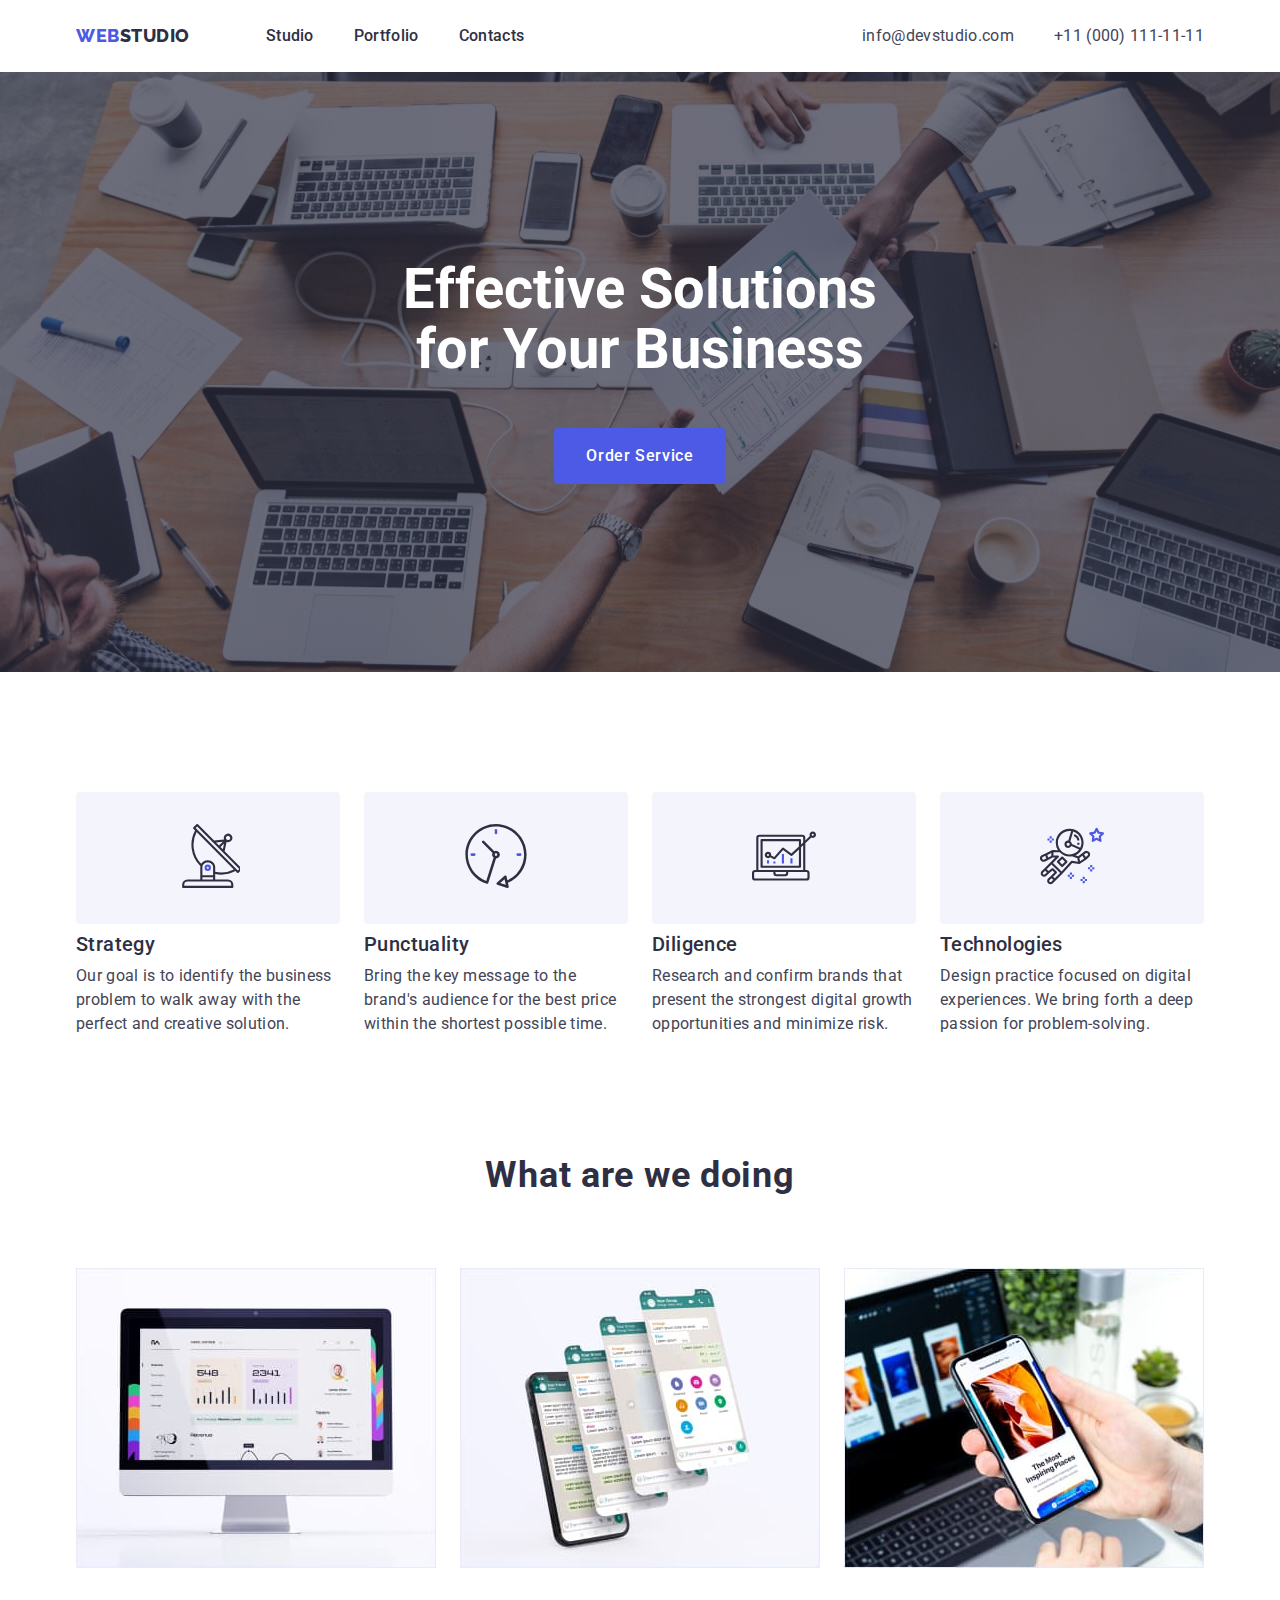
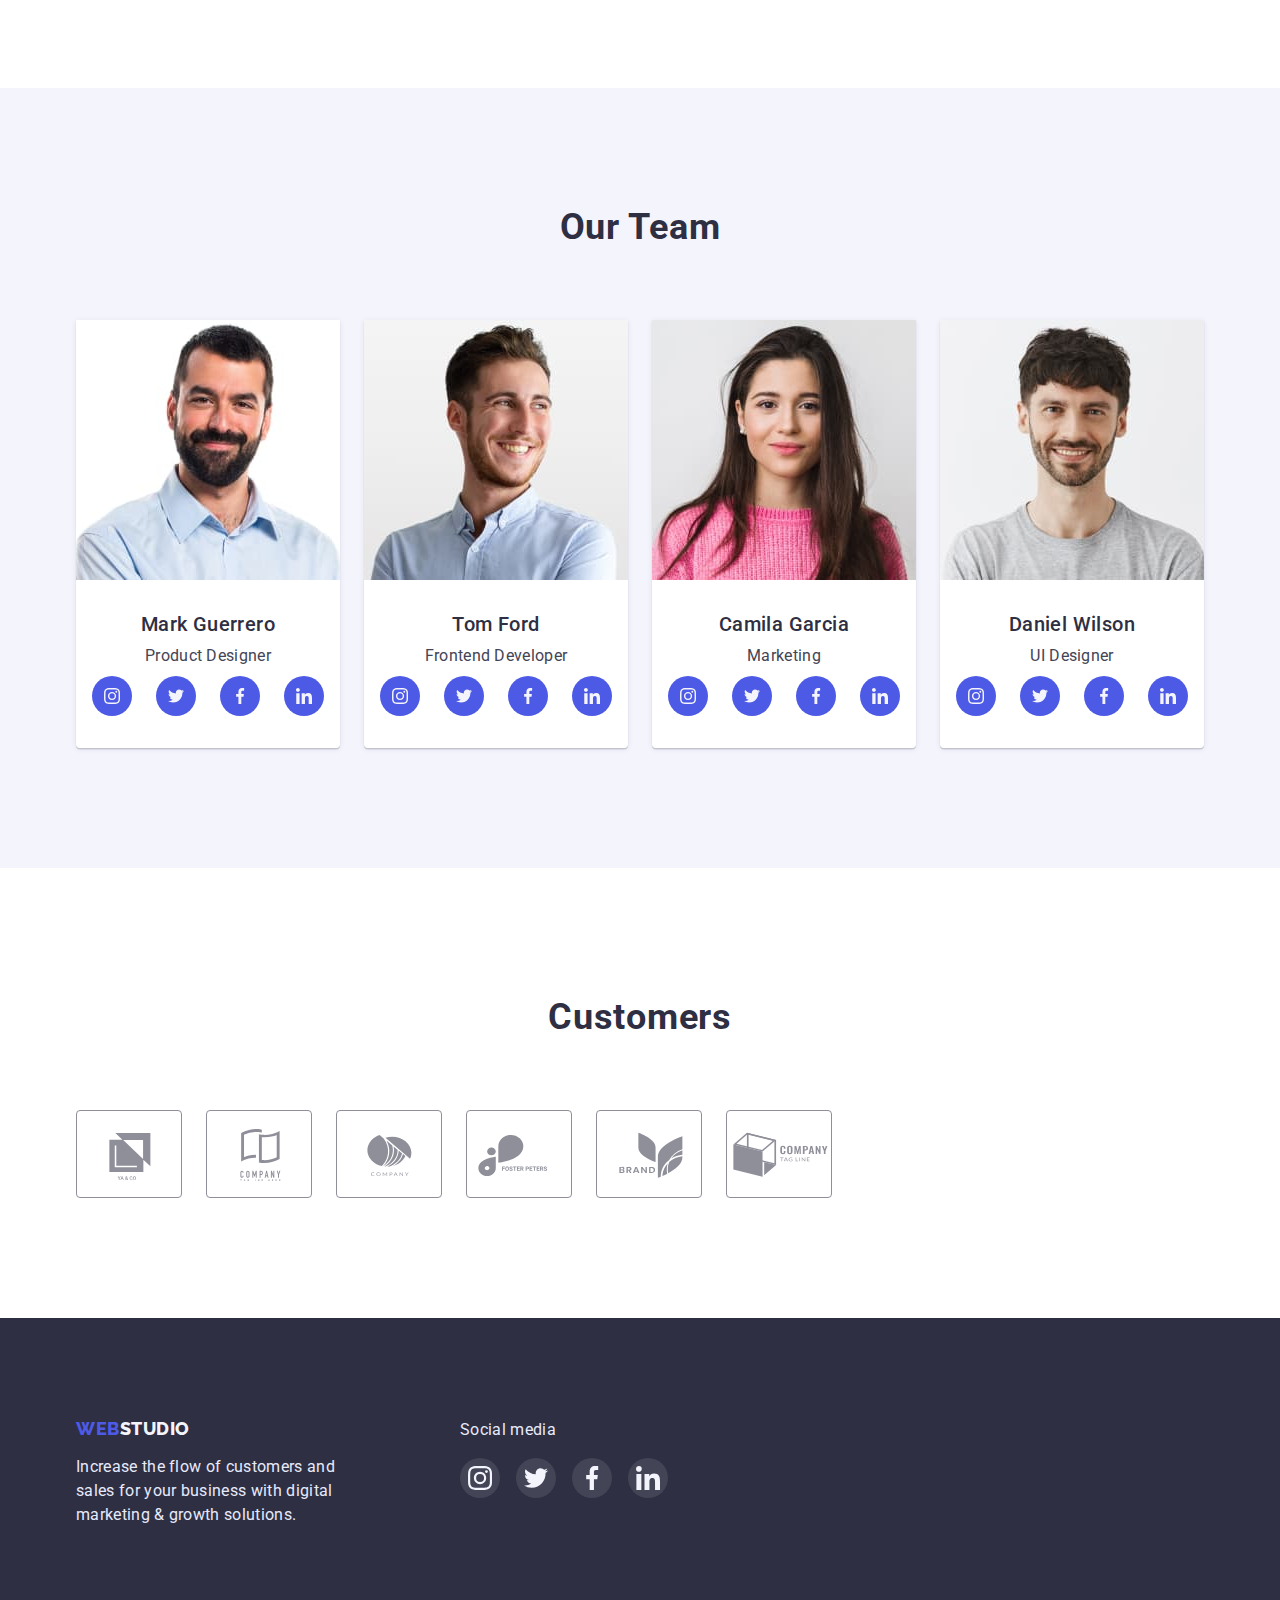
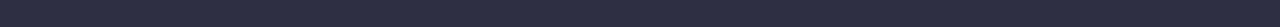
==== index.html @ 6abd02d6 "Begin" ====
<!DOCTYPE html>
<html lang="en">
  <head>
    <meta charset="UTF-8" />
    <meta http-equiv="X-UA-Compatible" content="IE=edge" />
    <meta name="viewport" content="width=device-width, initial-scale=1.0" />
    <title>studio</title>
    <link rel="preconnect" href="https://fonts.googleapis.com" />
    <link rel="preconnect" href="https://fonts.gstatic.com" crossorigin />
    <link
      href="https://fonts.googleapis.com/css2?family=Raleway:wght@800&family=Roboto:wght@400;500;700&display=swap"
      rel="stylesheet"
    />
    <link
      rel="stylesheet"
      href="https://cdn.jsdelivr.net/npm/modern-normalize@1.1.0/modern-normalize.min.css"
    />
    <link rel="stylesheet" href="./css/styles.css" />
  </head>
  <body>
    <!--Header-->
    <header class="page-header">
      <div class="container page-header-container">
        <nav class="navigation">
          <a href="./index.html" class="logo link"><span class="logopart1 link">Web</span>Studio</a>
          <ul class="menu list">
            <li class="menu-item">
              <a class="menu-link link" href="">Studio</a>
            </li>
            <li class="menu-item">
              <a class="menu-link link" href="./portfolio.html">Portfolio</a>
            </li>
            <li class="menu-item">
              <a class="menu-link link" href="">Contacts</a>
            </li>
          </ul>
        </nav>
        <address class="contact-menu">
          <ul class="mail-phone">
            <li class="mail list">
              <a class="mail-text link" href="mailto:info@devstudio.com">info@devstudio.com</a>
            </li>
            <li class="phone list">
              <a class="phone-number link" href="tel:+110001111111">+11 (000) 111-11-11</a>
            </li>
          </ul>
        </address>
      </div>
    </header>
    <main class="section">
      <!--Секція Hero-->
      <section class="hero">
        <div class="container">
          <h1 class="main-title">Effective Solutions for Your Business</h1>
          <button class="hero-button" type="button">Order Service</button>
        </div>
      </section>

      <!--Section2 наша кваліфікація-->
      <section class="section-qualities">
        <div class="container">
          <h2 class="section-title visualli-hiden">Our gualities</h2>
          <ul class="qualities-list list">
            <li class="qualities-list-items">
              <div class="qualities-icon-list">
                <svg class="qualities-icon" width="64" height="64">
                  <use href="./images/sprite-svg.svg#icon-antenna "></use>
                </svg>
              </div>
              <h3 class="subtitle">Strategy</h3>
              <p class="text-subtitle">
                Our goal is to identify the business problem to walk away with the perfect and
                creative solution.
              </p>
            </li>
            <li class="qualities-list-items">
              <div class="qualities-icon-list">
                <svg class="qualities-icon" width="64" height="64">
                  <use href="./images/sprite-svg.svg#icon-clock"></use>
                </svg>
              </div>
              <h3 class="subtitle">Punctuality</h3>
              <p class="text-subtitle">
                Bring the key message to the brand's audience for the best price within the shortest
                possible time.
              </p>
            </li>
            <li class="qualities-list-items">
              <div class="qualities-icon-list">
                <svg class="qualities-icon" width="64" height="64">
                  <use href="./images/sprite-svg.svg#icon-diagram"></use>
                </svg>
              </div>
              <h3 class="subtitle">Diligence</h3>
              <p class="text-subtitle">
                Research and confirm brands that present the strongest digital growth opportunities
                and minimize risk.
              </p>
            </li>
            <li class="qualities-list-items">
              <div class="qualities-icon-list">
                <svg class="qualities-icon" width="64" height="64">
                  <use href="./images/sprite-svg.svg#icon-astronaut"></use>
                </svg>
              </div>
              <h3 class="subtitle">Technologies</h3>
              <p class="text-subtitle">
                Design practice focused on digital experiences. We bring forth a deep passion for
                problem-solving.
              </p>
            </li>
          </ul>
        </div>
      </section>

      <!--Section3 наші послуги-->
      <section class="work-list">
        <div class="container">
          <h2 class="section-title">What are we doing</h2>
          <ul class="list-img-work list">
            <li class="img-what-we-do">
              <img src="./images/imagecomp1.jpg" alt="imac" width="360" height="300" />
            </li>
            <li class="img-what-we-do">
              <img src="./images/imageifon2.jpg" alt="iphons" width="360" height="300" />
            </li>
            <li class="img-what-we-do">
              <img
                src="./images/imagelapifone3.jpg"
                alt="mackbook and iphone"
                width="360"
                height="300"
              />
            </li>
          </ul>
        </div>
      </section>

      <!--Section4 наша команда-->
      <section class="team-list">
        <div class="container">
          <h2 class="section-title">Our Team</h2>
          <ul class="list-img-employee list">
            <li class="photo-employee">
              <img src="./images/employee1.jpg" alt="employee1" width="264" height="260" />
              <div class="card">
                <h3 class="subtitle">Mark Guerrero</h3>
                <p class="text-subtitle">Product Designer</p>
                <ul class="list-traling-icons list">
                  <li class="traling-icons-item">
                    <a href class="traling-icons-link">
                      <svg class="traling-icons" width="16" height="16">
                        <use href="./images/sprite-svg.svg#icon-instagram"></use>
                      </svg>
                    </a>
                  </li>
                  <li class="traling-icons-item">
                    <a href class="traling-icons-link">
                      <svg class="traling-icons" width="16" height="16">
                        <use href="./images/sprite-svg.svg#icon-twitter"></use>
                      </svg>
                    </a>
                  </li>
                  <li class="traling-icons-item">
                    <a href class="traling-icons-link">
                      <svg class="traling-icons" width="16" height="16">
                        <use href="./images/sprite-svg.svg#icon-facebook"></use>
                      </svg>
                    </a>
                  </li>
                  <li class="traling-icons-item">
                    <a href class="traling-icons-link">
                      <svg class="traling-icons" width="16" height="16">
                        <use href="./images/sprite-svg.svg#icon-linkedin"></use>
                      </svg>
                    </a>
                  </li>
                </ul>
              </div>
            </li>
            <li class="photo-employee">
              <img src="./images/employee2.jpg" alt="employee2" width="264" height="260" />
              <div class="card">
                <h3 class="subtitle">Tom Ford</h3>
                <p class="text-subtitle">Frontend Developer</p>
                <ul class="list-traling-icons list">
                  <li class="traling-icons-item">
                    <a href class="traling-icons-link">
                      <svg class="traling-icons" width="16" height="16">
                        <use href="./images/sprite-svg.svg#icon-instagram"></use>
                      </svg>
                    </a>
                  </li>
                  <li class="traling-icons-item">
                    <a href class="traling-icons-link">
                      <svg class="traling-icons" width="16" height="16">
                        <use href="./images/sprite-svg.svg#icon-twitter"></use>
                      </svg>
                    </a>
                  </li>
                  <li class="traling-icons-item">
                    <a href class="traling-icons-link">
                      <svg class="traling-icons" width="16" height="16">
                        <use href="./images/sprite-svg.svg#icon-facebook"></use>
                      </svg>
                    </a>
                  </li>
                  <li class="traling-icons-item">
                    <a href class="traling-icons-link">
                      <svg class="traling-icons" width="16" height="16">
                        <use href="./images/sprite-svg.svg#icon-linkedin"></use>
                      </svg>
                    </a>
                  </li>
                </ul>
              </div>
            </li>
            <li class="photo-employee">
              <img src="./images/employee3.jpg" alt="employee3" width="264" height="260" />
              <div class="card">
                <h3 class="subtitle">Camila Garcia</h3>
                <p class="text-subtitle">Marketing</p>
                <ul class="list-traling-icons list">
                  <li class="traling-icons-item">
                    <a href class="traling-icons-link">
                      <svg class="traling-icons" width="16" height="16">
                        <use href="./images/sprite-svg.svg#icon-instagram"></use>
                      </svg>
                    </a>
                  </li>
                  <li class="traling-icons-item">
                    <a href class="traling-icons-link">
                      <svg class="traling-icons" width="16" height="16">
                        <use href="./images/sprite-svg.svg#icon-twitter"></use>
                      </svg>
                    </a>
                  </li>
                  <li class="traling-icons-item">
                    <a href class="traling-icons-link">
                      <svg class="traling-icons" width="16" height="16">
                        <use href="./images/sprite-svg.svg#icon-facebook"></use>
                      </svg>
                    </a>
                  </li>
                  <li class="traling-icons-item">
                    <a href class="traling-icons-link">
                      <svg class="traling-icons" width="16" height="16">
                        <use href="./images/sprite-svg.svg#icon-linkedin"></use>
                      </svg>
                    </a>
                  </li>
                </ul>
              </div>
            </li>
            <li class="photo-employee">
              <img src="./images/employee4.jpg" alt="employee4" width="264" height="260" />
              <div class="card">
                <h3 class="subtitle">Daniel Wilson</h3>
                <p class="text-subtitle">UI Designer</p>
                <ul class="list-traling-icons list">
                  <li class="traling-icons-item">
                    <a href class="traling-icons-link">
                      <svg class="traling-icons" width="16" height="16">
                        <use href="./images/sprite-svg.svg#icon-instagram"></use>
                      </svg>
                    </a>
                  </li>
                  <li class="traling-icons-item">
                    <a href class="traling-icons-link">
                      <svg class="traling-icons" width="16" height="16">
                        <use href="./images/sprite-svg.svg#icon-twitter"></use>
                      </svg>
                    </a>
                  </li>
                  <li class="traling-icons-item">
                    <a href class="traling-icons-link">
                      <svg class="traling-icons" width="16" height="16">
                        <use href="./images/sprite-svg.svg#icon-facebook"></use>
                      </svg>
                    </a>
                  </li>
                  <li class="traling-icons-item">
                    <a href class="traling-icons-link">
                      <svg class="traling-icons" width="16" height="16">
                        <use href="./images/sprite-svg.svg#icon-linkedin"></use>
                      </svg>
                    </a>
                  </li>
                </ul>
              </div>
            </li>
          </ul>
        </div>
      </section>
      <!--Section 5 наші клієнти-->
      <section class="clients">
        <div class="container">
          <h2 class="section-title">Customers</h2>
          <ul class="list-clients-icons list">
            <li class="list-clients-icons-teams">
              <a href class="clients-icons-link">
                <svg class="clients-icons" width="104" height="56">
                  <use href="./images/sprite-svg.svg#icon-logo-client-1"></use>
                </svg>
              </a>
            </li>
            <li class="list-clients-icons-teams">
              <a href class="clients-icons-link">
                <svg class="clients-icons" width="104" height="56">
                  <use href="./images/sprite-svg.svg#icon-logo-client-2"></use>
                </svg>
              </a>
            </li>
            <li class="list-clients-icons-teams">
              <a href class="clients-icons-link">
                <svg class="clients-icons" width="104" height="56">
                  <use href="./images/sprite-svg.svg#icon-logo-client-3"></use>
                </svg>
              </a>
            </li>
            <li class="list-clients-icons-teams">
              <a href class="clients-icons-link">
                <svg class="clients-icons" width="104" height="56">
                  <use href="./images/sprite-svg.svg#icon-logo-client-4"></use>
                </svg>
              </a>
            </li>
            <li class="list-clients-icons-teams">
              <a href class="clients-icons-link">
                <svg class="clients-icons" width="104" height="56">
                  <use href="./images/sprite-svg.svg#icon-logo-client-5"></use>
                </svg>
              </a>
            </li>
            <li class="list-clients-icons-teams">
              <a href class="clients-icons-link">
                <svg class="clients-icons" width="104" height="56">
                  <use href="./images/sprite-svg.svg#icon-logo-client-6"></use>
                </svg>
              </a>
            </li>
          </ul>
        </div>
      </section>
    </main>
    <!--Footer-->
    <footer class="part-footer">
      <div class="container footer-container">
        <div class="footer">
          <a href="./index.html" class="logo logofooter link"
            ><span class="logopart1 logopart1footer link">Web</span>Studio</a
          >
          <p class="text-footer">
            Increase the flow of customers and sales for your business with digital marketing &
            growth solutions.
          </p>
        </div>
        <div class="part-footer-2">
          <p class="text-footer text-footer-1">Social media</p>
          <ul class="list-traling-icons-footer list">
            <li class="list-traling-icons-teams-footer">
              <a href class="link-traling-icons-footer">
                <svg class="icons-footer" width="24" height="24">
                  <use href="./images/sprite-svg.svg#icon-instagram"></use>
                </svg>
              </a>
            </li>
            <li class="list-traling-icons-teams-footer">
              <a href class="link-traling-icons-footer">
                <svg class="icons-footer" width="24" height="24">
                  <use href="./images/sprite-svg.svg#icon-twitter"></use>
                </svg>
              </a>
            </li>
            <li class="list-traling-icons-teams-footer">
              <a href class="link-traling-icons-footer">
                <svg class="icons-footer" width="24" height="24">
                  <use href="./images/sprite-svg.svg#icon-facebook"></use>
                </svg>
              </a>
            </li>
            <li class="list-traling-icons-teams-footer">
              <a href class="link-traling-icons-footer">
                <svg class="icons-footer" width="24" height="24">
                  <use href="./images/sprite-svg.svg#icon-linkedin"></use>
                </svg>
              </a>
            </li>
          </ul>
        </div>
      </div>
    </footer>
  </body>
</html>
---- css/styles.css ----
:root {
  --main-font: 'Roboto', sans-serif;
  --logo-font: 'Raleway', sans-serif;
  --color-main: #2e2f42;
  --color-menu-link-hover: #404bbf;
  --color-menu-mail-number: #434455;
  --color-main-title: #ffffff;
  --color-hero-button: #ffffff;
  --color-btn-active-portfolio: #ffffff;
  --color-btn-portfolio: #4d5ae5;
  --color-text-subtitle: #434455;
  --color-text-footer: #e7e9fc;
  --color-logo: #2e2f42;
  --color-logo-part1: #4d5ae5;
  --color-logo-footer: #f4f4fd;
  --color-main-backphone: #ffffff;
  --color-backphone-hero-button: #4d5ae5;
  --color-backphone-hero-button-focus: #404bbf;
  --color-backphone-btn-active-portfolio: #f4f4fd;
  --color-backphone-btn-active-portfolio-focus: #404bbf;
  --color-backphone-btn-portfolio: #f4f4fd;
  --color-backphone-hero: #2e2f42;
  --color-backfone-team-list: #f4f4fd;
  --color-backfone-photo-employee: #ffffff;
  --color-backfone-footer: #2e2f42;
}
h1,
h2,
h3,
h4,
p {
  margin-top: 0;
  margin-bottom: 0;
}
ul,
ol {
  margin-top: 0;
  margin-bottom: 0;
  padding-left: 0;
}
img {
  display: block;
  max-width: 100%;
  height: auto;
}
button {
  cursor: pointer;
}
.list {
  list-style: none;
}
.link {
  text-decoration: none;
}
body {
  font-family: var(--main-font);
  background: var(--color-main-backphone);
  color: var(--color-main);
}
.container {
  width: 1158px;
  padding: 0 15px;
  margin: 0 auto;
}
.visualli-hiden {
  position: absolute;
  white-space: nowrap;
  width: 1px;
  height: 1px;
  overflow: hidden;
  border: 0;
  padding: 0;
  clip: rect(0 0 0 0);
  clip-path: inset(50%);
  margin: -1px;
}

/*=========Componets==========*/
.section-title {
  margin-bottom: 72px;
  font-size: 36px;
  line-height: 1.11;
  letter-spacing: 0.02em;
  text-align: center;
}
.subtitle {
  margin-bottom: 8px;
  font-weight: 500;
  font-size: 20px;
  line-height: 1.2;
  letter-spacing: 0.02em;
}
.subtitle-portfolio {
  color: var(--color-main);
}
.text-subtitle {
  font-size: 16px;
  line-height: 1.5;
  letter-spacing: 0.02em;
  color: var(--color-text-subtitle);
}
/*--------Components--------*/
/*--------Header-----------*/
.page-header {
  padding-top: 24px;
  padding-bottom: 24px;
}
.page-header-portfolio {
  border-bottom: 1px solid #e7e9fc;
}
.logo {
  font-family: var(--logo-font);
  font-weight: 800;
  font-size: 18px;
  line-height: 1.33;
  letter-spacing: 0.03em;
  text-transform: uppercase;
  color: var(--color-logo);
  margin-right: 76px;
}
.logopart1 {
  color: var(--color-logo-part1);
}
.menu-link {
  font-weight: 500;
  font-size: 16px;
  line-height: 1.5;
  letter-spacing: 0.02em;
  color: var(--color-main);
}
.menu-link:hover,
.menu-link:focus {
  color: var(--color-menu-link-hover);
}
.mail-text {
  font-style: normal;
  font-size: 16px;
  line-height: 1.5;
  letter-spacing: 0.02em;
  color: var(--color-menu-mail-number);
}
.mail-text:hover,
.mail-text:focus {
  color: var(--color-menu-link-hover);
}
.phone-number {
  font-style: normal;
  font-size: 16px;
  line-height: 1.5;
  letter-spacing: 0.02em;
  color: var(--color-menu-mail-number);
}
.page-header-container {
  display: flex;
  align-items: center;
}
.navigation {
  display: flex;
  align-items: center;
}
.menu {
  display: flex;
  align-items: center;
}
.mail-phone {
  display: flex;
  align-items: center;
}
.contact-menu {
  margin-left: auto;
}
.mail {
  margin-right: 40px;
}
.menu-item:not(:last-child) {
  margin-right: 40px;
}
/*--------/Header-----------*/
/*--------------Hero----------*/
.hero {
  text-align: center;
  padding: 188px 0;
  max-width: 1440px;
  background-image: linear-gradient(rgba(46, 47, 66, 0.7), rgba(46, 47, 66, 0.7)),
    url(../images/hero-bg/people-office.jpg);
  background-size: cover;
  background-color: var(--color-backphone-hero);
  margin: 0 auto;
}
.main-title {
  font-size: 56px;
  line-height: 1.07;
  /* letter-spacing: 0.02em; */
  color: var(--color-main-title);
  margin: 0 auto;
  max-width: 494px;
}
.hero-button {
  padding: 16px 32px;
  font-family: inherit;
  font-weight: 500;
  font-size: 16px;
  line-height: 1.5;
  letter-spacing: 0.04em;
  color: var(--color-hero-button);
  background: var(--color-backphone-hero-button);
  border-radius: 4px;
  border: none;
  margin-top: 48px;
}
.hero-button:hover,
.hero-button:focus {
  background: var(--color-backphone-hero-button-focus);
}
/*--------------/Hero----------*/
/*----------Section2---------*/
.section-qualities {
  padding-top: 120px;
  padding-bottom: 120px;
}
.qualities-icon-list {
  background-color: #f4f4fd;
  border-radius: 4px;
  text-align: center;
  padding: 32px 0px;
  margin-bottom: 8px;
}

.qualities-list {
  display: flex;
  column-gap: 24px;
}
.qualities-list-items {
  flex-basis: calc((100% - 72px) / 4);
}
/*-----------/Section2--------*/
/*-----------Section3---------*/
.work-list {
  padding-bottom: 120px;
}
.list-img-work {
  display: flex;
  flex-wrap: wrap;
  column-gap: 24px;
}
.img-what-we-do {
  flex-basis: calc((100% - 48px) / 3);
}
/*-----------/Section3---------*/
/*-----------Section4---------*/
.team-list {
  padding-top: 120px;
  padding-bottom: 120px;
  background: var(--color-backfone-team-list);
  max-width: 1440px;
  margin: 0 auto;
}
.list-img-employee {
  display: flex;
  flex-wrap: wrap;
  column-gap: 24px;
}
.photo-employee {
  flex-basis: calc((100% - 72px) / 4);
  background: var(--color-backfone-photo-employee);
  box-shadow: 0px 1px 6px rgba(46, 47, 66, 0.08), 0px 1px 1px rgba(46, 47, 66, 0.16),
    0px 2px 1px rgba(46, 47, 66, 0.08);
  border-radius: 0px 0px 4px 4px;
}
.card {
  padding: 32px 16px;
  text-align: center;
}
.list-traling-icons {
  display: flex;
  column-gap: 24px;
  margin-top: 8px;
  align-items: center;
}
.traling-icons-item {
  flex-basis: calc((100% - 72px) / 4);
}
.traling-icons {
  fill: #f4f4fd;
}
.traling-icons-link {
  display: flex;
  justify-content: center;
  align-items: center;
  width: 40px;
  height: 40px;
  border-radius: 50%;
  background-color: #4d5ae5;
}

.traling-icons-link:hover,
.traling-icons-link:focus {
  background-color: #404bbf;
}
/*-----------/Section4---------*/
/*-----------Section5---------*/
.clients {
  padding-top: 130px;
  padding-bottom: 120px;
}
.list-clients-icons {
  display: flex;
  column-gap: 24px;
  /* margin-top: 72px;
  align-items: center; */
}
.list-clients-icons-teams {
  width: calc((100%-120px) / 6);
  height: 88px;
}
.clients-icons-link {
  width: 100%;
  height: 100%;
  display: flex;
  border-radius: 4px;
  border: 1px solid #8e8f99;
  align-items: center;
  justify-content: center;
}

.clients-icons {
  fill: #8e8f99;
}
.clients-icons-link:hover,
.clients-icons-link:focus {
  border-color: #404bbf;
}
.clients-icons-link:is(:hover, :focus) .clients-icons {
  fill: #404bbf;
}

/*-----------/Section5---------*/
/*--------Potfolio-Section our works-------*/
.section-portfolio {
  padding-top: 96px;
  padding-bottom: 120px;
}
.btn-list {
  display: flex;
  justify-content: center;
  column-gap: 24px;
  margin-bottom: 72px;
}
.btn-portfolio {
  padding: 12px 24px;
  font-family: inherit;
  font-weight: 500;
  font-size: 16px;
  line-height: 1.5;
  letter-spacing: 0.04em;
  color: var(--color-btn-portfolio);
  background: var(--color-backphone-btn-active-portfolio);
  border: 1px solid #e7e9fc;
  border-radius: 4px;
}
.btn-portfolio:hover,
.btn-portfolio:focus {
  color: var(--color-btn-active-portfolio);
  background: var(--color-backphone-btn-active-portfolio-focus);
  box-shadow: 0px 3px 1px rgba(0, 0, 0, 0.1), 0px 2px 1px rgba(0, 0, 0, 0.08),
    0px 2px 2px rgba(0, 0, 0, 0.12);
  border-color: #404bbf;
}
.portfolio-list {
  display: flex;
  flex-wrap: wrap;
  column-gap: 24px;
  row-gap: 48px;
}
.portfolio-item {
  flex-basis: calc((100% - 48px) / 3);
}
.card-portfolio {
  padding-left: 16px;
  padding-top: 32px;
  padding-bottom: 32px;
  border: 1px solid #e7e9fc;
  border-top: none;
}
.cards-portfolio-link {
  display: block;
  background-color: #ffffff;
}
.cards-portfolio-link:hover,
.cards-portfolio-link:focus {
  box-shadow: 0px 1px 6px rgba(46, 47, 66, 0.08), 0px 1px 1px rgba(46, 47, 66, 0.16),
    0px 2px 1px rgba(46, 47, 66, 0.08);
}
/*--------Footer------------*/
.part-footer {
  background: var(--color-backfone-footer);
  padding: 100px 0;
  max-width: 1440px;
  margin: 0 auto;
}
.footer-container {
  display: flex;
  align-items: baseline;
}
.logofooter {
  line-height: 1.17;
  color: var(--color-logo-footer);
}
.logopart1footer {
  line-height: 1.17;
}
.text-footer {
  font-size: 16px;
  line-height: 1.5;
  letter-spacing: 0.02em;
  color: var(--color-text-footer);
  margin-top: 16px;
  max-width: 264px;
}
.text-footer-1 {
  margin-top: 0px;
  margin-bottom: 16px;
}
.list-traling-icons-footer {
  display: flex;
  column-gap: 16px;
}
.link-traling-icons-footer {
  display: flex;
  justify-content: center;
  align-items: center;
  width: 40px;
  height: 40px;
  border-radius: 50%;
  background-color: rgba(255, 255, 255, 0.1);
}
.list-traling-icons-teams-footer {
  flex-basis: calc((100% - 48px) / 4);
}
.footer {
  margin-right: 120px;
}
.icons-footer {
  fill: #f4f4fd;
}
.link-traling-icons-footer:hover,
.link-traling-icons-footer:focus {
  background-color: #31d0aa;
}
/*--------/Footer------------*/
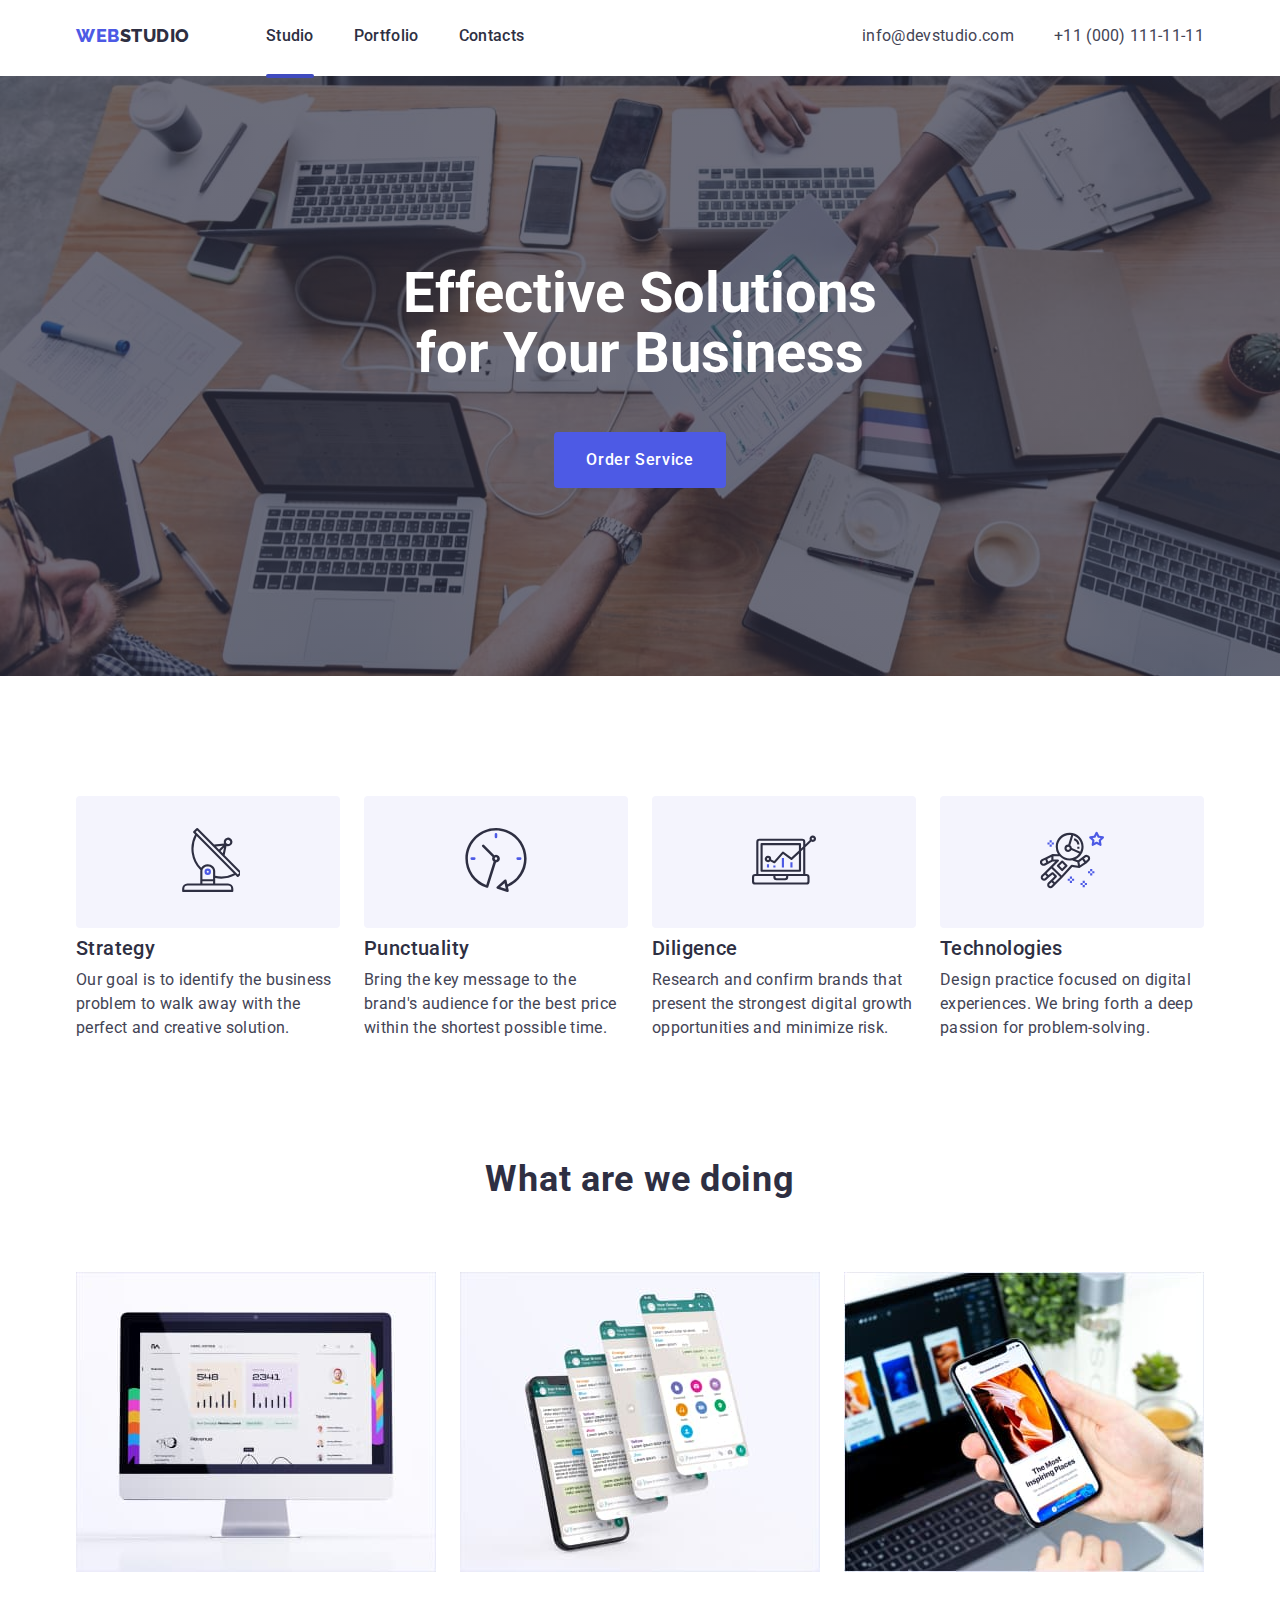
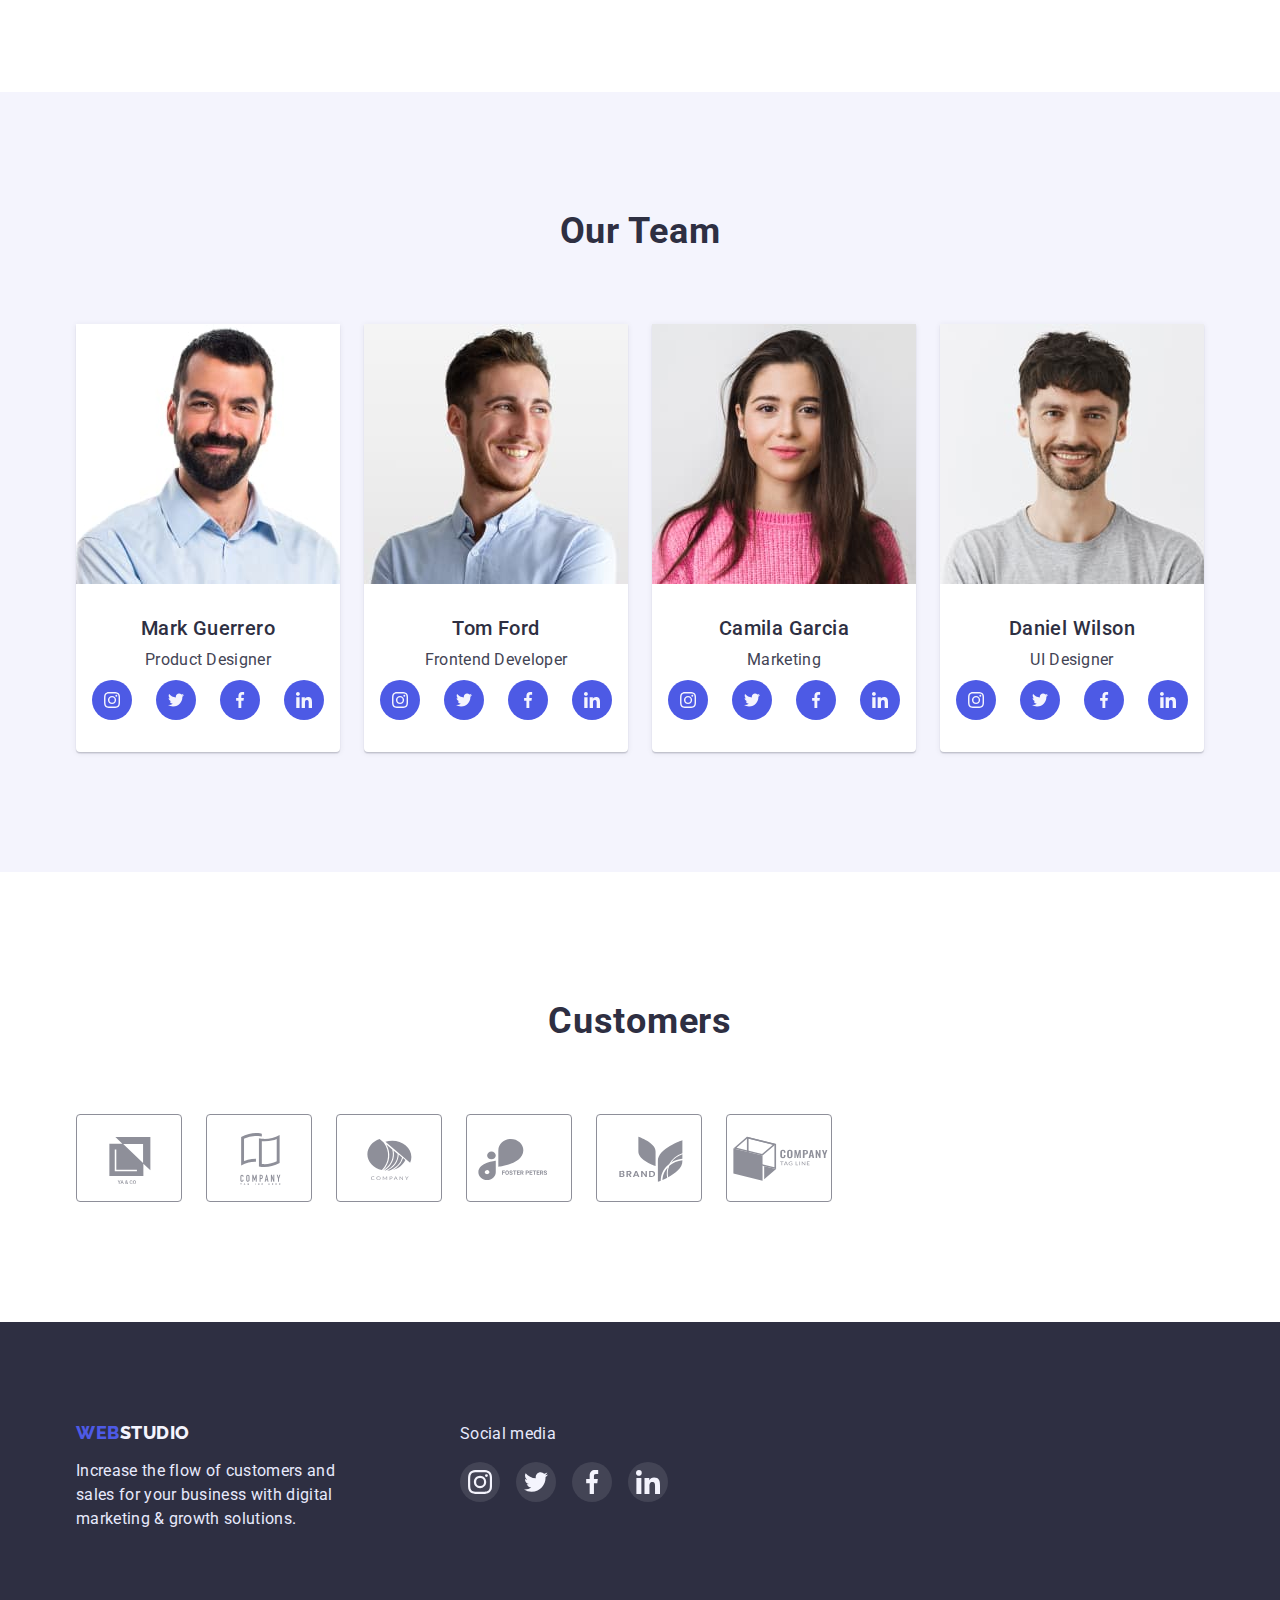
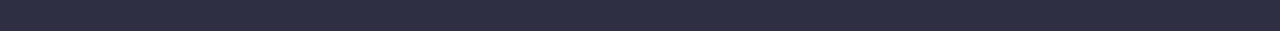
==== commit 8f23bc01: "homework-1" ====
--- a/index.html
+++ b/index.html
@@ -25,7 +25,7 @@
           <a href="./index.html" class="logo link"><span class="logopart1 link">Web</span>Studio</a>
           <ul class="menu list">
             <li class="menu-item">
-              <a class="menu-link link" href="">Studio</a>
+              <a class="menu-link link current" href="">Studio</a>
             </li>
             <li class="menu-item">
               <a class="menu-link link" href="./portfolio.html">Portfolio</a>
@@ -52,7 +52,7 @@
       <section class="hero">
         <div class="container">
           <h1 class="main-title">Effective Solutions for Your Business</h1>
-          <button class="hero-button" type="button">Order Service</button>
+          <button class="hero-button" data-modal-open type="button">Order Service</button>
         </div>
       </section>
 
@@ -390,5 +390,17 @@
         </div>
       </div>
     </footer>
+    <div class="backdrop is-hidden" data-modal>
+      <div class="modal">
+        <button class="modal-close" data-modal-close type="button">
+          <svg class="modal-close-btn-icon" width="8" height="8">
+            <use href="./images/sprite-svg.svg#icon-closemodal">
+            </use>
+          </svg>
+        </button>
+      </div>
+    </div>
+    <script src="./js/modal.js">
+    </script>
   </body>
 </html>
--- a/css/styles.css
+++ b/css/styles.css
@@ -99,11 +99,24 @@
   letter-spacing: 0.02em;
   color: var(--color-text-subtitle);
 }
+.current {
+  position: relative;
+}
+.current::after {
+  content: '';
+  position: absolute;
+  width: 100%;
+  border-radius: 2px;
+  height: 4px;
+  background-color: #404bbf;
+  left: 0;
+  top: 48px;
+}
 /*--------Components--------*/
 /*--------Header-----------*/
 .page-header {
   padding-top: 24px;
-  padding-bottom: 24px;
+  padding-bottom: 28px;
 }
 .page-header-portfolio {
   border-bottom: 1px solid #e7e9fc;
@@ -127,6 +140,7 @@
   line-height: 1.5;
   letter-spacing: 0.02em;
   color: var(--color-main);
+  transition: color 250ms cubic-bezier(0.4, 0, 0.2, 1);
 }
 .menu-link:hover,
 .menu-link:focus {
@@ -138,6 +152,7 @@
   line-height: 1.5;
   letter-spacing: 0.02em;
   color: var(--color-menu-mail-number);
+  transition: color 250ms cubic-bezier(0.4, 0, 0.2, 1);
 }
 .mail-text:hover,
 .mail-text:focus {
@@ -203,14 +218,15 @@
   line-height: 1.5;
   letter-spacing: 0.04em;
   color: var(--color-hero-button);
-  background: var(--color-backphone-hero-button);
+  background-color: var(--color-backphone-hero-button);
   border-radius: 4px;
   border: none;
   margin-top: 48px;
+  transition: background-color 250ms cubic-bezier(0.4, 0, 0.2, 1);
 }
 .hero-button:hover,
 .hero-button:focus {
-  background: var(--color-backphone-hero-button-focus);
+  background-color: var(--color-backphone-hero-button-focus);
 }
 /*--------------/Hero----------*/
 /*----------Section2---------*/
@@ -251,7 +267,7 @@
 .team-list {
   padding-top: 120px;
   padding-bottom: 120px;
-  background: var(--color-backfone-team-list);
+  background-color: var(--color-backfone-team-list);
   max-width: 1440px;
   margin: 0 auto;
 }
@@ -262,7 +278,7 @@
 }
 .photo-employee {
   flex-basis: calc((100% - 72px) / 4);
-  background: var(--color-backfone-photo-employee);
+  background-color: var(--color-backfone-photo-employee);
   box-shadow: 0px 1px 6px rgba(46, 47, 66, 0.08), 0px 1px 1px rgba(46, 47, 66, 0.16),
     0px 2px 1px rgba(46, 47, 66, 0.08);
   border-radius: 0px 0px 4px 4px;
@@ -291,6 +307,7 @@
   height: 40px;
   border-radius: 50%;
   background-color: #4d5ae5;
+  transition: background-color 250ms cubic-bezier(0.4, 0, 0.2, 1);
 }
 
 .traling-icons-link:hover,
@@ -321,10 +338,12 @@
   border: 1px solid #8e8f99;
   align-items: center;
   justify-content: center;
+  transition: border-color 250ms cubic-bezier(0.4, 0, 0.2, 1);
 }
 
 .clients-icons {
   fill: #8e8f99;
+  transition: fill 250ms cubic-bezier(0.4, 0, 0.2, 1);
 }
 .clients-icons-link:hover,
 .clients-icons-link:focus {
@@ -354,14 +373,17 @@
   line-height: 1.5;
   letter-spacing: 0.04em;
   color: var(--color-btn-portfolio);
-  background: var(--color-backphone-btn-active-portfolio);
+  background-color: var(--color-backphone-btn-active-portfolio);
   border: 1px solid #e7e9fc;
   border-radius: 4px;
+  transition: color 250ms cubic-bezier(0.4, 0, 0.2, 1),
+    background-color 250ms cubic-bezier(0.4, 0, 0.2, 1),
+    box-shadow 250ms cubic-bezier(0.4, 0, 0.2, 1), border-color 250ms cubic-bezier(0.4, 0, 0.2, 1);
 }
 .btn-portfolio:hover,
 .btn-portfolio:focus {
   color: var(--color-btn-active-portfolio);
-  background: var(--color-backphone-btn-active-portfolio-focus);
+  background-color: var(--color-backphone-btn-active-portfolio-focus);
   box-shadow: 0px 3px 1px rgba(0, 0, 0, 0.1), 0px 2px 1px rgba(0, 0, 0, 0.08),
     0px 2px 2px rgba(0, 0, 0, 0.12);
   border-color: #404bbf;
@@ -375,6 +397,7 @@
 .portfolio-item {
   flex-basis: calc((100% - 48px) / 3);
 }
+
 .card-portfolio {
   padding-left: 16px;
   padding-top: 32px;
@@ -385,12 +408,42 @@
 .cards-portfolio-link {
   display: block;
   background-color: #ffffff;
+  transition: box-shadow 250ms cubic-bezier(0.4, 0, 0.2, 1);
 }
 .cards-portfolio-link:hover,
 .cards-portfolio-link:focus {
   box-shadow: 0px 1px 6px rgba(46, 47, 66, 0.08), 0px 1px 1px rgba(46, 47, 66, 0.16),
     0px 2px 1px rgba(46, 47, 66, 0.08);
 }
+
+.team-list-img-overlay {
+  position: relative;
+  overflow: hidden;
+}
+.overlay {
+  background-color: #4d5ae5;
+  left: 0;
+  top: 0;
+  font-weight: 400;
+  font-size: 16px;
+  line-height: 1.5;
+  color: #f4f4fd;
+  padding-top: 40px;
+  padding-bottom: 164px;
+  padding-right: 32px;
+  padding-left: 32px;
+  position: absolute;
+  width: 100%;
+  height: 100%;
+  overflow-y: auto;
+  transform: translateY(100%);
+  transition: transform 250ms cubic-bezier(0.4, 0, 0.2, 1);
+}
+.cards-portfolio-link:hover .overlay,
+.cards-portfolio-link:focus .overlay {
+  transform: translateY(0%);
+}
+
 /*--------Footer------------*/
 .part-footer {
   background: var(--color-backfone-footer);
@@ -433,6 +486,7 @@
   height: 40px;
   border-radius: 50%;
   background-color: rgba(255, 255, 255, 0.1);
+  transition: background-color 250ms cubic-bezier(0.4, 0, 0.2, 1);
 }
 .list-traling-icons-teams-footer {
   flex-basis: calc((100% - 48px) / 4);
@@ -448,3 +502,46 @@
   background-color: #31d0aa;
 }
 /*--------/Footer------------*/
+
+/*--------Modal-window------------*/
+.backdrop {
+  width: 100%;
+  height: 100%;
+  background-color: rgba(46, 47, 66, 0.4);
+  position: fixed;
+  top: 0;
+  left: 0;
+  z-index: 100;
+}
+.is-hidden {
+  opacity: 0;
+  visibility: hidden;
+  pointer-events: 0;
+}
+.modal {
+  position: absolute;
+  top: 50%;
+  left: 50%;
+  transform: translate(-50%, -50%);
+  width: 408px;
+  min-height: 576px;
+  background-color: #fcfcfc;
+  border-radius: 4px;
+  box-shadow: 0px 1px 1px rgba(0, 0, 0, 0.14), 0px 1px 3px rgba(0, 0, 0, 0.12),
+    0px 2px 1px rgba(0, 0, 0, 0.2);
+  padding: 24px;
+}
+.modal-close {
+  display: flex;
+  justify-content: center;
+  justify-items: center;
+  width: 24px;
+  height: 24px;
+  border: 1px solid rgba(0, 0, 0, 0.1);
+  background-color: #e7e9fc;
+  border-radius: 50%;
+  display: block;
+  margin-left: auto;
+  padding: 0;
+}
+/*--------/Modal-window------------*/
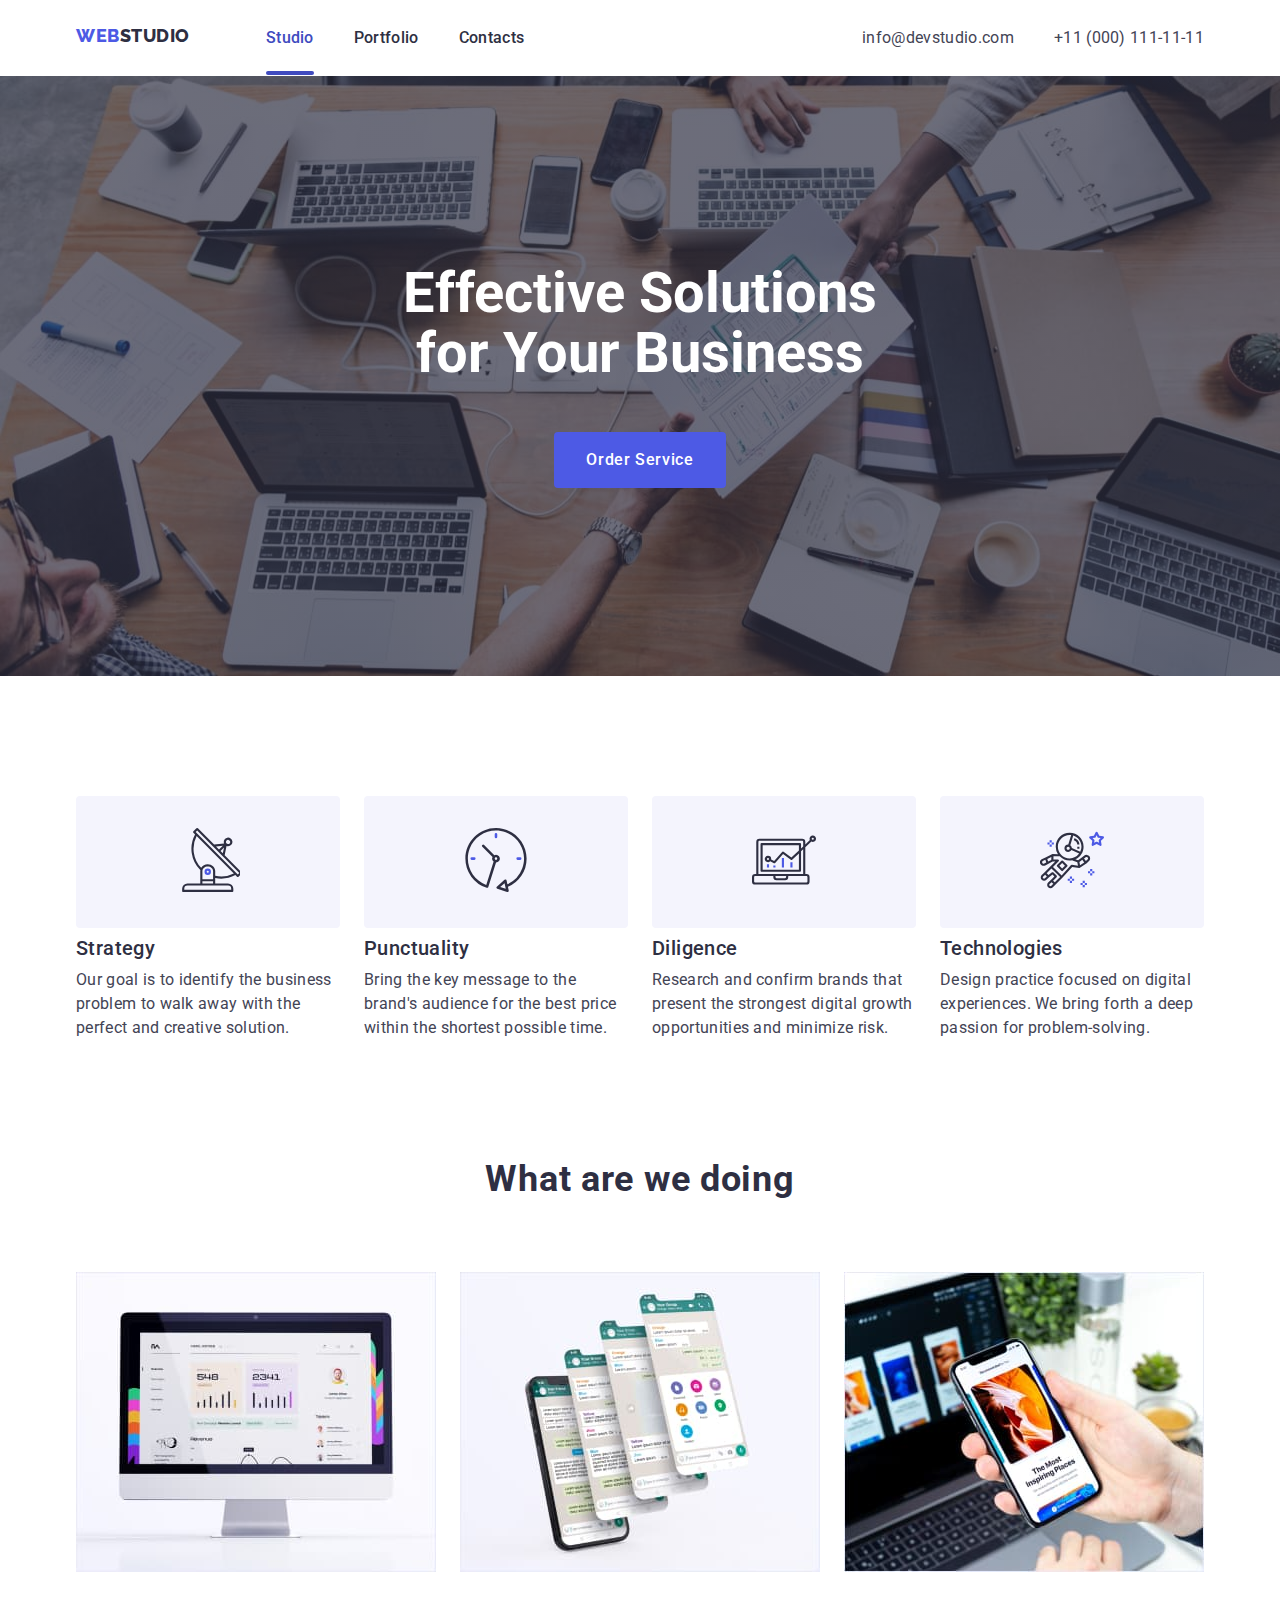
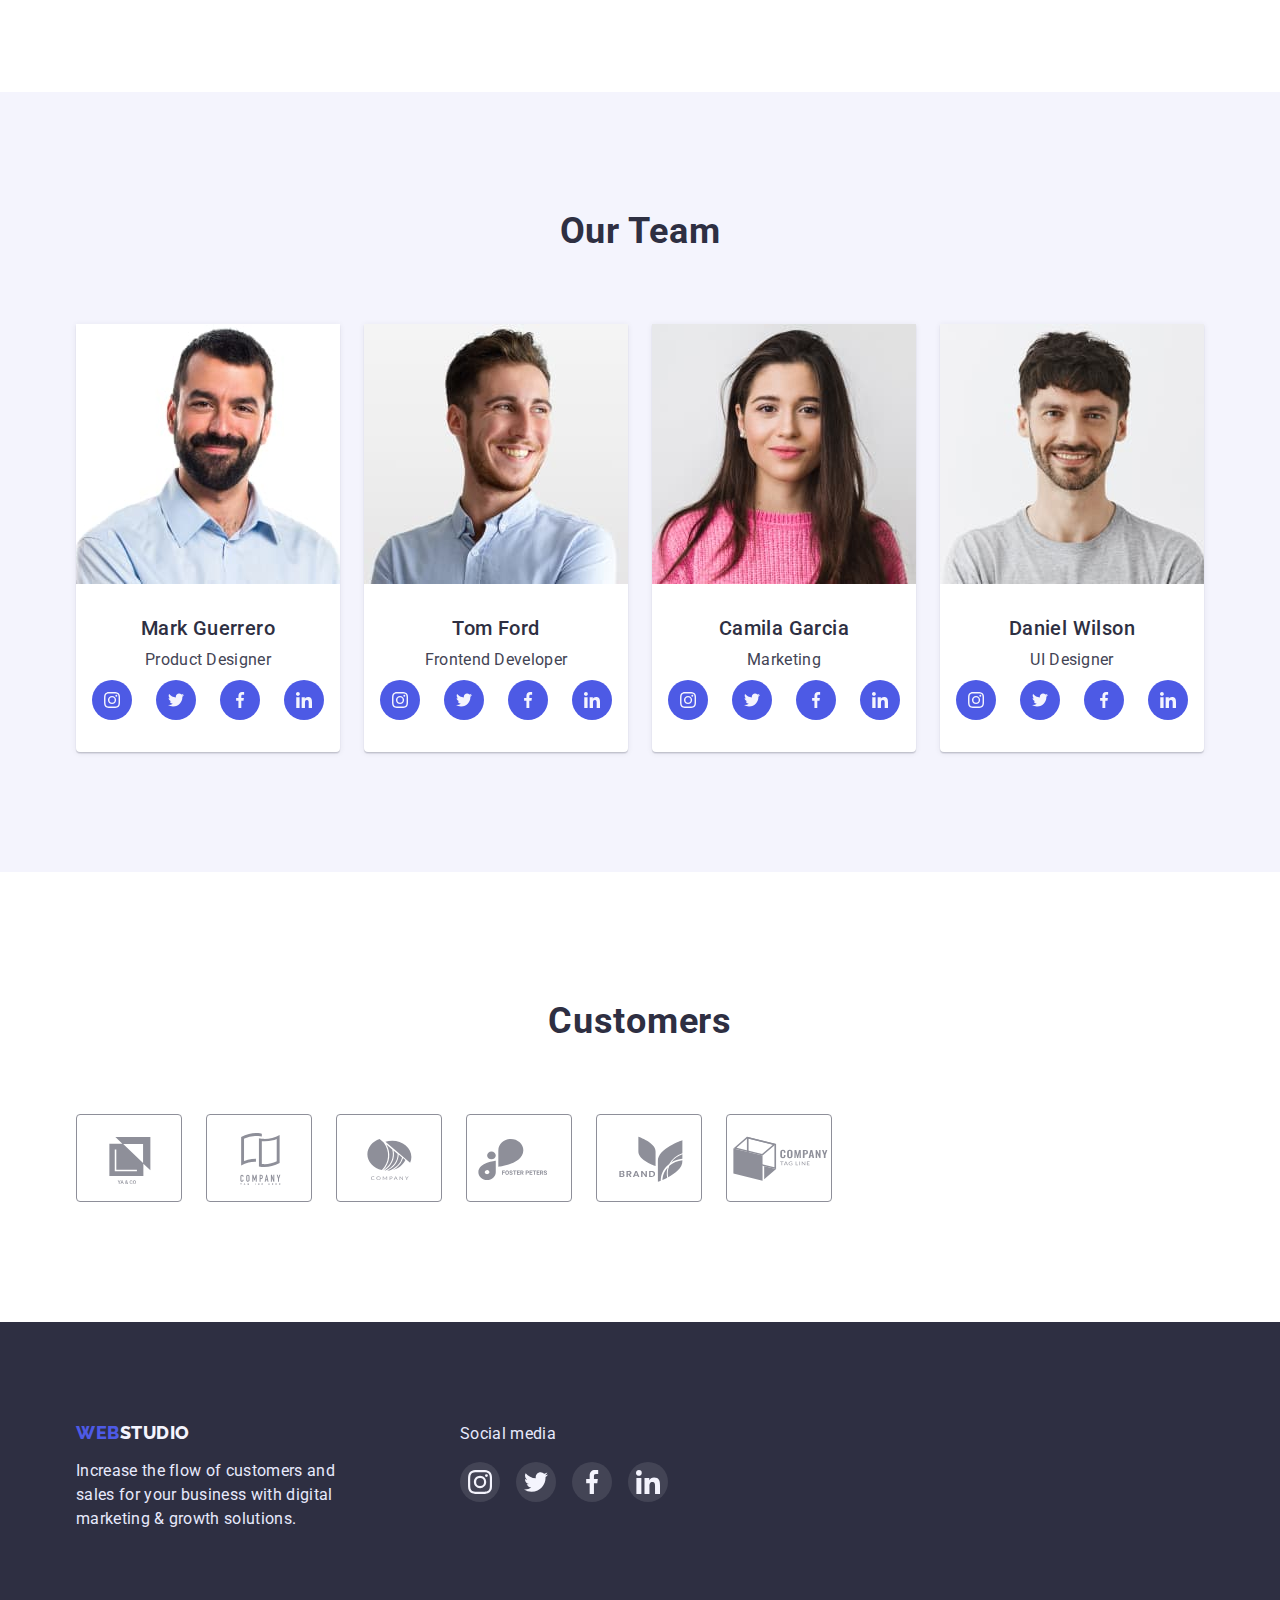
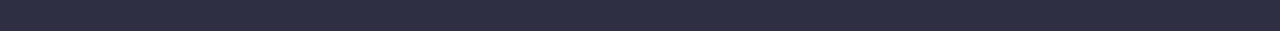
==== commit d6d40972: "correct4" ====
--- a/index.html
+++ b/index.html
@@ -394,13 +394,11 @@
       <div class="modal">
         <button class="modal-close" data-modal-close type="button">
           <svg class="modal-close-btn-icon" width="8" height="8">
-            <use href="./images/sprite-svg.svg#icon-closemodal">
-            </use>
+            <use href="./images/sprite-svg.svg#icon-closemodal"></use>
           </svg>
         </button>
       </div>
     </div>
-    <script src="./js/modal.js">
-    </script>
+    <script src="./js/modal.js"></script>
   </body>
 </html>
--- a/css/styles.css
+++ b/css/styles.css
@@ -74,7 +74,6 @@
   clip-path: inset(50%);
   margin: -1px;
 }
-
 /*=========Componets==========*/
 .section-title {
   margin-bottom: 72px;
@@ -101,6 +100,7 @@
 }
 .current {
   position: relative;
+  color: #404bbf;
 }
 .current::after {
   content: '';
@@ -110,13 +110,13 @@
   height: 4px;
   background-color: #404bbf;
   left: 0;
-  top: 48px;
+  bottom: 0;
 }
 /*--------Components--------*/
 /*--------Header-----------*/
 .page-header {
-  padding-top: 24px;
-  padding-bottom: 28px;
+  /* padding-top: 24px;
+  padding-bottom: 28px; */
 }
 .page-header-portfolio {
   border-bottom: 1px solid #e7e9fc;
@@ -130,6 +130,8 @@
   text-transform: uppercase;
   color: var(--color-logo);
   margin-right: 76px;
+  padding-top: 24px;
+  padding-bottom: 28px;
 }
 .logopart1 {
   color: var(--color-logo-part1);
@@ -141,6 +143,11 @@
   letter-spacing: 0.02em;
   color: var(--color-main);
   transition: color 250ms cubic-bezier(0.4, 0, 0.2, 1);
+  padding-top: 24px;
+  padding-bottom: 28px;
+}
+.menu-link.current {
+  color: #404bbf;
 }
 .menu-link:hover,
 .menu-link:focus {
@@ -309,7 +316,6 @@
   background-color: #4d5ae5;
   transition: background-color 250ms cubic-bezier(0.4, 0, 0.2, 1);
 }
-
 .traling-icons-link:hover,
 .traling-icons-link:focus {
   background-color: #404bbf;
@@ -340,7 +346,6 @@
   justify-content: center;
   transition: border-color 250ms cubic-bezier(0.4, 0, 0.2, 1);
 }
-
 .clients-icons {
   fill: #8e8f99;
   transition: fill 250ms cubic-bezier(0.4, 0, 0.2, 1);
@@ -352,7 +357,6 @@
 .clients-icons-link:is(:hover, :focus) .clients-icons {
   fill: #404bbf;
 }
-
 /*-----------/Section5---------*/
 /*--------Potfolio-Section our works-------*/
 .section-portfolio {
@@ -397,7 +401,6 @@
 .portfolio-item {
   flex-basis: calc((100% - 48px) / 3);
 }
-
 .card-portfolio {
   padding-left: 16px;
   padding-top: 32px;
@@ -415,7 +418,6 @@
   box-shadow: 0px 1px 6px rgba(46, 47, 66, 0.08), 0px 1px 1px rgba(46, 47, 66, 0.16),
     0px 2px 1px rgba(46, 47, 66, 0.08);
 }
-
 .team-list-img-overlay {
   position: relative;
   overflow: hidden;
@@ -443,7 +445,6 @@
 .cards-portfolio-link:focus .overlay {
   transform: translateY(0%);
 }
-
 /*--------Footer------------*/
 .part-footer {
   background: var(--color-backfone-footer);
@@ -502,7 +503,6 @@
   background-color: #31d0aa;
 }
 /*--------/Footer------------*/
-
 /*--------Modal-window------------*/
 .backdrop {
   width: 100%;
@@ -512,17 +512,22 @@
   top: 0;
   left: 0;
   z-index: 100;
-}
-.is-hidden {
+  transition: opacity 250ms cubic-bezier(0.4, 0, 0.2, 1),
+    visibility 250ms cubic-bezier(0.4, 0, 0.2, 1);
+}
+.backdrop.is-hidden {
   opacity: 0;
   visibility: hidden;
-  pointer-events: 0;
+  pointer-events: none;
+}
+.backdrop.is-hidden .modal {
+  transform: translate(-50%, -50%) scale(0);
 }
 .modal {
   position: absolute;
   top: 50%;
   left: 50%;
-  transform: translate(-50%, -50%);
+  transform: translate(-50%, -50%) scale(1);
   width: 408px;
   min-height: 576px;
   background-color: #fcfcfc;
@@ -530,6 +535,9 @@
   box-shadow: 0px 1px 1px rgba(0, 0, 0, 0.14), 0px 1px 3px rgba(0, 0, 0, 0.12),
     0px 2px 1px rgba(0, 0, 0, 0.2);
   padding: 24px;
+  transition-property: transform;
+  transition-duration: 250ms;
+  transition-timing-function: cubic-bezier(0.4, 0, 0.2, 1);
 }
 .modal-close {
   display: flex;
